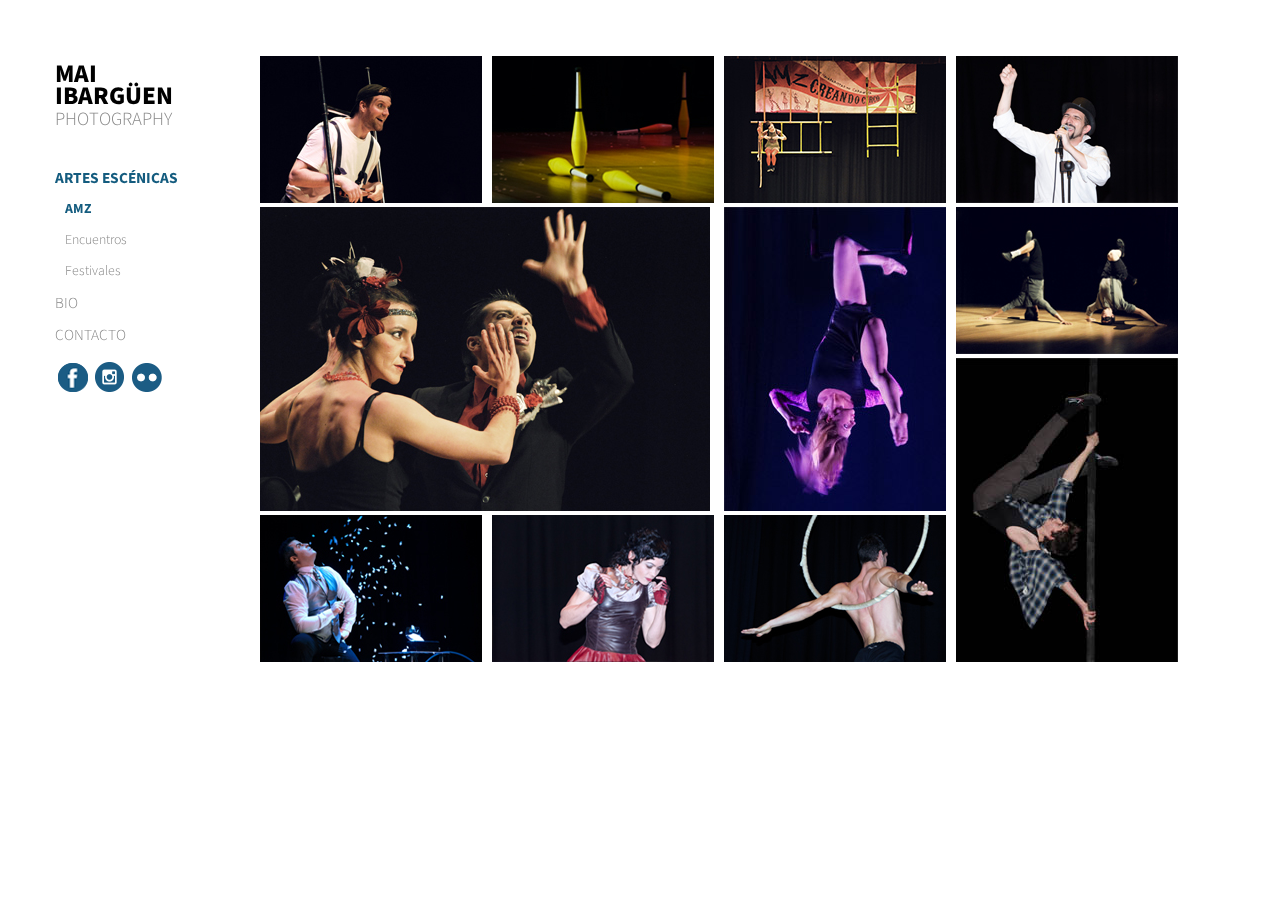
==== amz.html @ 60ab2ed5 "Page set up" ====
<!DOCTYPE HTML>
<!--
	Prologue by HTML5 UP
	html5up.net | @n33co
	Free for personal and commercial use under the CCA 3.0 license (html5up.net/license)
-->
<html>
	<head>
		<title>Mai Ibarg&uuml;en Photography</title>
		<meta http-equiv="content-type" content="text/html; charset=utf-8" />
		<meta name="description" content="" />
		<meta name="keywords" content="" />
                <meta http-equiv="imagetoolbar" content="no" />
		<!--[if lte IE 8]><script src="css/ie/html5shiv.js"></script><![endif]-->
		<script src="js/jquery.min.js"></script>
		<script src="js/jquery.scrolly.min.js"></script>
		<script src="js/jquery.scrollzer.min.js"></script>
		<script src="js/skel.min.js"></script>
		<script src="js/skel-layers.min.js"></script>
		<script src="js/init.js"></script>
                <link rel="resource" type="application/l10n" href="locales/locales.ini" />
                <script src="js/l10n.js"></script>
		<script src="js/lightbox.min.js"></script>
                <link href="css/lightbox.css" rel="stylesheet" />
		<noscript>
			<link rel="stylesheet" href="css/skel.css" />
			<link rel="stylesheet" href="css/style.css" />
			<link rel="stylesheet" href="css/style-wide.css" />
		</noscript>
                <script src="js/masonry.pkgd.min.js"></script>
                <script src="js/imagesloaded.pkgd.min.js"></script>
                
                <script>
                    show_dropdown = function() {
                        if ($('#scnart_dropdown').is(":hidden")){
                            $('#scnart_dropdown').show();
                            $('#scnart_link').addClass("nav_selected");
                        }
                        else {
                            $('#scnart_dropdown').hide();
                            $('#scnart_link').removeClass("nav_selected");
                        }
                    }
                    
                    if (document.addEventListener) {
        document.addEventListener('contextmenu', function(e) { //here you draw your own menu
            e.preventDefault();
        }, false);
    } else {
        document.attachEvent('oncontextmenu', function() {
            window.event.returnValue = false;
        });
    }
                </script>

		<!--[if lte IE 9]><link rel="stylesheet" href="css/ie/v9.css" /><![endif]-->
		<!--[if lte IE 8]><link rel="stylesheet" href="css/ie/v8.css" /><![endif]-->
	</head>
	<body>

            <!-- Header -->
            <div id="header" class="skel-layers-fixed">
                <div class="top">
                    <!-- Logo -->
                    <div id="brand">
                        <a href="index.html" id="home_brand">MAI IBARG&Uuml;EN</a>
                        <div id="photography">PHOTOGRAPHY</div>
                    </div>

                    <!-- Nav -->
                    <nav id="nav">
                        <ul>
                            <li><a href="#" id="scnart_link" onclick="show_dropdown()" class="nav_selected">ARTES ESC&Eacute;NICAS</a>
                                <ul id="scnart_dropdown">
                                    <li><a href="amz.html" class="nav_selected">AMZ</a></li>
                                    <li><a href="encuentros.html">Encuentros</a></a></li>
                                    <li><a href="festivales.html">Festivales</a></li>
                                </ul>
                            </li>
                            <!--li><a href="" id="personal_link">PERSONAL</a></li-->
                            <li><a href="bio.html" id="bio_link">BIO</a></li>
                            <li><a href="contact.html" id="contact_link">CONTACTO</a></li>
                        </ul>
                    </nav>
                    
                    <!-- Social Icons -->
                    <ul class="icons">
                        <li><a href="https://www.facebook.com/maiibarguen" target="_blank"><div id="facebook_icon"></div></a></li>
                        <li><a href="https://instagram.com/maiibarguen/" target="_blank"><div id="instagram_icon"></div></a></li>
                        <li><a href="https://www.flickr.com/photos/maimei/" target="_blank"><div id="flickr_icon"></div></a></li>
                        <!--li><a href="https://www.facebook.com/profile.php?id=100005021984806" class="icon fa-facebook" target="_blank"><span class="label">Facebook</span></a></li>
                        <li><a href="https://instagram.com/maiibarguen/" class="icon fa-instagram" target="_blank"><span class="label">Facebook</span></a></li>
                        <li><a href="contact.html" class="icon fa-envelope"><span class="label">Email</span></a></li-->
                    </ul>
                </div>
				
		<div class="bottom"></div>
			
            </div>

            <!-- Main -->
            <div id="main">
                <section id="top" class="one">
                    <div class="container">
                        <div id="gallery">
                                                            <div id="masonry-grid">
                                                                <div class="gutter-sizer"></div>
                                                                <div class="grid-item"><a href="images/amz/amz_1.jpg" data-lightbox="photos_amz"  class="image"><img src="images/amz/amz_thumb_1.jpg" alt="" /></a></div>
                                                                <div class="grid-item"><a href="images/amz/amz_2.jpg" data-lightbox="photos_amz"  class="image" ><img src="images/amz/amz_thumb_2.jpg" alt="" /></a></div>
                                                                <div class="grid-item"><a href="images/amz/amz_3.jpg" data-lightbox="photos_amz"  class="image"><img src="images/amz/amz_thumb_3.jpg" alt="" /></a></div>
                                                                <div class="grid-item"><a href="images/amz/amz_4.jpg" data-lightbox="photos_amz"  class="image"><img src="images/amz/amz_thumb_4.jpg" alt="" /></a></div>
                                                                <div class="grid-item"><a href="images/amz/amz_5.jpg" data-lightbox="photos_amz"  class="image" ><img src="images/amz/amz_thumb_5.jpg" alt="" /></a></div>
                                                                <div class="grid-item"><a href="images/amz/amz_6.jpg" data-lightbox="photos_amz"  class="image"><img src="images/amz/amz_thumb_6.jpg" alt="" /></a></div>
                                                                <div class="grid-item"><a href="images/amz/amz_7.jpg" data-lightbox="photos_amz"  class="image"><img src="images/amz/amz_thumb_7.jpg" alt="" /></a></div>
                                                                <div class="grid-item"><a href="images/amz/amz_8.jpg" data-lightbox="photos_amz"  class="image" ><img src="images/amz/amz_thumb_8.jpg" alt="" /></a></div>
                                                                <div class="grid-item"><a href="images/amz/amz_9.jpg" data-lightbox="photos_amz"  class="image" ><img src="images/amz/amz_thumb_9.jpg" alt="" /></a></div>
                                                                <div class="grid-item"><a href="images/amz/amz_10.jpg" data-lightbox="photos_amz"  class="image"><img src="images/amz/amz_thumb_10.jpg" alt="" /></a></div>
                                                                <div class="grid-item"><a href="images/amz/amz_11.jpg" data-lightbox="photos_amz"  class="image" ><img src="images/amz/amz_thumb_11.jpg" alt="" /></a></div>
                                                            </div>
                            </div>
                        </div>
                    </section>
		</div>

		<!-- Footer -->
		<!--div id="footer">
                    <div id="home_logo">
                        <a href="index.html"><span class="image avatar170"><img src="images/marca.png" alt="Mai Ibarg&uuml;en Photography" /></span></a>
                    </div>
                    <a class="email" href="mailto:maiibarguenphotography@gmail.com">maiibarguenphotography&#64;gmail.com</a> <br/ >(+34) 605 90 57 52
                    <br>
		</div-->
	</body>
        <script>
            var container = document.querySelector('#masonry-grid');
            var msnry;
            // initialize Masonry after all images have loaded
            imagesLoaded( container, function() {
            msnry = new Masonry( container, {
                    columnWidth: 232,
                    itemSelector: '.grid-item',
                    gutter: 0
                    } );
            });
        </script>
</html>
---- css/skel.css ----
/* Resets (http://meyerweb.com/eric/tools/css/reset/ | v2.0 | 20110126 | License: none (public domain)) */

	html,body,div,span,applet,object,iframe,h1,h2,h3,h4,h5,h6,p,blockquote,pre,a,abbr,acronym,address,big,cite,code,del,dfn,em,img,ins,kbd,q,s,samp,small,strike,strong,sub,sup,tt,var,b,u,i,center,dl,dt,dd,ol,ul,li,fieldset,form,label,legend,table,caption,tbody,tfoot,thead,tr,th,td,article,aside,canvas,details,embed,figure,figcaption,footer,header,hgroup,menu,nav,output,ruby,section,summary,time,mark,audio,video{margin:0;padding:0;border:0;font-size:100%;font:inherit;vertical-align:baseline;}article,aside,details,figcaption,figure,footer,header,hgroup,menu,nav,section{display:block;}body{line-height:1;}ol,ul{list-style:none;}blockquote,q{quotes:none;}blockquote:before,blockquote:after,q:before,q:after{content:'';content:none;}table{border-collapse:collapse;border-spacing:0;}body{-webkit-text-size-adjust:none}

/* Box Model */

	*, *:before, *:after {
		-moz-box-sizing: border-box;
		-webkit-box-sizing: border-box;
		box-sizing: border-box;
	}

/* Container */

	body {
		/* min-width: (containers) */
		min-width: 1200px;
	}

	.container {
		margin-left: auto;
		margin-right: auto;
		
		/* width: (containers) */
		width: 1200px;
	}

	/* Modifiers */
	
		.container.small {
			/* width: (containers) * 0.75; */
			width: 900px;
		}

		.container.big {
			width: 100%;

			/* max-width: (containers) * 1.25; */
			max-width: 1500px;

			/* min-width: (containers); */
			min-width: 1200px;
		}

/* Grid */

	.\31 2u { width: 100% }
	.\31 1u { width: 91.6666666667% }
	.\31 0u { width: 83.3333333333% }
	.\39 u { width: 75% }
	.\38 u { width: 66.6666666667% }
	.\37 u { width: 58.3333333333% }
	.\36 u { width: 50% }
	.\35 u { width: 41.6666666667% }
	.\34 u { width: 33.3333333333% }
	.\33 u { width: 25% }
	.\32 u { width: 16.6666666667% }
	.\31 u { width: 8.3333333333% }
	.\-11u { margin-left: 91.6666666667% }
	.\-10u { margin-left: 83.3333333333% }
	.\-9u { margin-left: 75% }
	.\-8u { margin-left: 66.6666666667% }
	.\-7u { margin-left: 58.3333333333% }
	.\-6u { margin-left: 50% }
	.\-5u { margin-left: 41.6666666667% }
	.\-4u { margin-left: 33.3333333333% }
	.\-3u { margin-left: 25% }
	.\-2u { margin-left: 16.6666666667% }
	.\-1u { margin-left: 8.3333333333% }

	/* Rows */

		.row > * {
			float: left;
		}

		.row:after {
			content: '';
			display: block;
			clear: both;
			height: 0;
		}

		.row:first-child > * {
			padding-top: 0 !important;
		}

		.row.uniform > * > :first-child {
			margin-top: 0;
		}

		.row.uniform > * > :last-child {
			margin-bottom: 0;
		}

		/* Normal */

			.row > * {
				/* padding-left: (gutters) */
				padding-left: 40px;
			}

			.row + .row > * {
				/* padding: (gutters) 0 0 (gutters) */
				padding: 40px 0 0 40px;
			}

			.row {
				/* margin-left: -(gutters) */
				margin-left: -40px;
			}

			.row + .row.uniform > * {
				/* padding: (gutters.vertical) 0 0 (gutters.vertical) */
				padding: 40px 0 0 40px;
			}

		/* Flush */

			.row.flush > * {
				padding-left: 0;
			}

			.row + .row.flush > * {
				padding: 0;
			}

			.row.flush {
				margin-left: 0;
			}

			.row + .row.uniform.flush > * {
				padding: 0;
			}

		/* Quarter */

			.row.quarter > * {
				/* padding-left: (gutters * 0.25) */
				padding-left: 10px;
			}

			.row + .row.quarter > * {
				/* padding: (gutters * 0.25) 0 0 (gutters * 0.25) */
				padding: 10px 0 0 10px;
			}

			.row.quarter {
				/* margin-left: -(gutters * 0.25) */
				margin-left: -10px;
			}

			.row + .row.uniform.quarter > * {
				/* padding: (gutters.vertical * 0.25) 0 0 (gutters.vertical * 0.25) */
				padding: 10px 0 0 10px;
			}

		/* Half */

			.row.half > * {
				/* padding-left: (gutters * 0.5) */
				padding-left: 20px;
			}

			.row + .row.half > * {
				/* padding: (gutters * 0.5) 0 0 (gutters * 0.5) */
				padding: 20px 0 0 20px;
			}

			.row.half {
				/* margin-left: -(gutters * 0.5) */
				margin-left: -20px;
			}

			.row + .row.uniform.half > * {
				/* padding: (gutters.vertical * 0.5) 0 0 (gutters.vertical * 0.5) */
				padding: 20px 0 0 20px;
			}

		/* One and (a) Half */

			.row.oneandhalf > * {
				/* padding-left: (gutters * 1.5) */
				padding-left: 60px;
			}

			.row + .row.oneandhalf > * {
				/* padding: (gutters * 1.5) 0 0 (gutters * 1.5) */
				padding: 60px 0 0 60px;
			}

			.row.oneandhalf {
				/* margin-left: -(gutters * 1.5) */
				margin-left: -60px;
			}

			.row + .row.uniform.oneandhalf > * {
				/* padding: (gutters.vertical * 1.5) 0 0 (gutters.vertical * 1.5) */
				padding: 60px 0 0 60px;
			}

		/* Double */

			.row.double > * {
				/* padding-left: (gutters * 2) */
				padding-left: 80px;
			}

			.row + .row.double > * {
				/* padding: (gutters * 2) 0 0 (gutters * 2) */
				padding: 80px 0 0 80px;
			}

			.row.double {
				/* margin-left: -(gutters * 2) */
				margin-left: -80px;
			}
			
			.row + .row.uniform.double > * {
				/* padding: (gutters.vertical * 2) 0 0 (gutters.vertical * 2) */
				padding: 80px 0 0 80px;
			}
---- css/style.css ----
@charset 'UTF-8';
@import url("font-awesome.min.css");
@import url("http://fonts.googleapis.com/css?family=Source+Sans+Pro:300,300italic,400,600");

/*
	Prologue by HTML5 UP
	html5up.net | @n33co
	Free for personal and commercial use under the CCA 3.0 license (html5up.net/license)
*/

/*********************************************************************************/
/* Basic                                                                         */
/*********************************************************************************/

	body
	{
		background: #fff;
	}

		body.is-loading *
		{
			-moz-transition: none !important;
			-webkit-transition: none !important;
			-o-transition: none !important;
			-ms-transition: none !important;
			transition: none !important;
			-moz-animation: none !important;
			-webkit-animation: none !important;
			-o-animation: none !important;
			-ms-animation: none !important;
			animation: none !important;
		}

	body,input,textarea,select
	{
		font-family: 'Source Sans Pro', sans-serif;
		font-size: 19pt;
		font-weight: 300;
		line-height: 1em;
		color: #888;
	}

	h1,h2,h3,h4,h5,h6
	{
		font-weight: 200;
		color: #555;
		line-height: 1.5em;
	}
	
		h1 a, h2 a, h3 a, h4 a, h5 a, h6 a
		{
			color: inherit;
			text-decoration: none;
		}

		h1 strong, h2 strong, h3 strong, h4 strong, h5 strong, h6 strong
		{
			color: #333;
		}
		
		h2
		{
			font-size: 2em;
			letter-spacing: -1px;
		}
		
			h2.alt
			{
				color: #888;
			}
			
			h2.alt strong
			{
				color: #666;
			}

		h3
		{
			font-size: 1.5em;
		}

	header
	{
		margin: 0 0 2em 0;
	}

		header > p
		{
			margin: 1em 0 0 0;
		}

	footer
	{
		margin: 2em 0 0 0;
	}

	strong, b
	{
		font-weight: 300;
		color: #666;
	}
	
	em, i
	{
		font-style: italic;
	}

	a
	{
		text-decoration: none;
		color: inherit;
		-moz-transition: color 0.35s ease-in-out, border-bottom-color 0.35s ease-in-out;
		-webkit-transition: color 0.35s ease-in-out, border-bottom-color 0.35s ease-in-out;
		-o-transition: color 0.35s ease-in-out, border-bottom-color 0.35s ease-in-out;
		-ms-transition: color 0.35s ease-in-out, border-bottom-color 0.35s ease-in-out;
		transition: color 0.35s ease-in-out, border-bottom-color 0.35s ease-in-out;
		outline: 0;
	}

		a:hover
		{
			color: #E27689;
			border-bottom-color: rgba(255,255,255,0);
		}

	sub
	{
		position: relative;
		top: 0.5em;
		font-size: 0.8em;
	}
	
	sup
	{
		position: relative;
		top: -0.5em;
		font-size: 0.8em;
	}
	
	hr
	{
		border: 0;
		border-top: solid 1px #ddd;
	}
	
	blockquote
	{
		border-left: solid 0.5em #ddd;
		padding: 1em 0 1em 2em;
		font-style: italic;
	}
	
	p, ul, ol, dl, table
	{
		margin-bottom: 0.5em;
	}

	br.clear
	{
		clear: both;
	}

	/* Sections/Article */
	
		section,
		article
		{
			margin-bottom: 3em;
		}
		
			section > :last-child,
			article > :last-child,
			section > .container > :last-child,
			article > .container > :last-child
			{
				margin-bottom: 0;
			}

			section:last-child,
			article:last-child
			{
				margin-bottom: 0;
			}

			.row > section,
			.row > article
			{
				margin-bottom: 0;
			}

	/* Image */

		.image
		{
			display: inline-block;
			border: 0;
		}
		
			.image img
			{
				display: block;
				width: 100%;
			}
			
			.image.avatar48
			{
				width: 48px;
				height: 48px;
				background: #f00;
			}
			
				.image.avatar48 img
				{
					width: 48px;
					height: 48px;
				}

			.image.avatar170
			{
				width: 170px;
				height: 97px;
				background: #fff;
			}
			
				.image.avatar48 img
				{
					width: 170px;
					height: 97px;
				}
                                
			.image.avatar90
			{
				width: 90px;
				height: 102px;
				background: #fff;
			}
			
				.image.avatar50 img
				{
					width: 90px;
					height: 102px;
				}
                        
                        .image.fit
			{
				display: block;
				width: 100%;
			}
			
			.image.featured
			{
				display: block;
				width: 100%;
				margin: 0 0 2em 0;
			}
			
			.image.left
			{
				float: left;
				margin: 0 2em 2em 0;
			}
			
			.image.centered
			{
				display: block;
				margin: 0 0 2em 0;
			}

				.image.centered img
				{
					margin: 0 auto;
					width: auto;
				}

	/* List */

		ul
		{
		}

			ul.default
			{
				list-style: disc;
				padding-left: 1em;
			}
			
				ul.default li
				{
					padding-left: 0.5em;
				}		

			ul.icons
			{
			}	
			
				ul.icons li
				{
					display: inline-block;
				}
				
					ul.icons a
					{
						display: inline-block;
						width: 30px;
						height: 30px;
						line-height: 2em;
						text-align: center;
						border: 0;
					}

		ol
		{
		}
		
			ol.default
			{
				list-style: decimal;
				padding-left: 1.25em;
			}

				ol.default li
				{
					padding-left: 0.25em;
				}

	/* Form */

		form
		{
		}
		
			form label
			{
				display: block;
				text-align: left;
				margin-bottom: 0.5em;
			}
		
			form input[type="text"],
			form input[type="email"],
			form input[type="password"],
			form select,
			form textarea
			{
				position: relative;
				-webkit-appearance: none;
				display: block;
				border: 0;
				outline: 0;
				background: #fff;
				background: rgba(255,255,255,0.75);
				width: 100%;
				border-radius: 0.35em;
				padding: 0.75em 1em 0.75em 1em;
				box-shadow: inset 0 0.1em 0.1em 0 rgba(0,0,0,0.05);
				border: solid 1px rgba(0,0,0,0.15);
				-moz-transition: all 0.35s ease-in-out;
				-webkit-transition: all 0.35s ease-in-out;
				-o-transition: all 0.35s ease-in-out;
				-ms-transition: all 0.35s ease-in-out;
				transition: all 0.35s ease-in-out;
			}

				form input[type="text"],
				form input[type="email"],
				form input[type="password"],
				form select
				{
					line-height: 1.25em;
				}

				form input[type="text"]:focus,
				form input[type="email"]:focus,
				form input[type="password"]:focus,
				form select:focus,
				form textarea:focus
				{
					box-shadow: 0 0 2px 1px #8ebebc;
					background: #fff;
				}
				
				form textarea
				{
					min-height: 14em;
				}

				form .formerize-placeholder
				{
					color: #555 !important;
				}

				form ::-webkit-input-placeholder
				{
					color: #555 !important;
				}

				form :-moz-placeholder
				{
					color: #555 !important;
				}

				form ::-moz-placeholder
				{
					color: #555 !important;
				}

				form :-ms-input-placeholder
				{
					color: #555 !important;
				}

				form ::-moz-focus-inner
				{
					border: 0;
				}
			
	/* Table */
	
		table
		{
			width: 100%;
		}
		
			table.default
			{
				width: 100%;
				text-align: left;
			}
			
				table.default tbody tr:nth-child(2n+2)
				{
					background: #f4f4f4;
				}
				
				table.default td
				{
					padding: 0.5em 1em 0.5em 1em;
				}
				
				table.default th
				{
					text-align: left;
					padding: 0.5em 1em 0.5em 1em;
					color: #fff;
					background: #222729 url('images/overlay.png');
				}
			
				table.default thead
				{
					background: #444;
					color: #fff;
				}
				
				table.default tfoot
				{
					background: #eee;
				}
				
				table.default tbody
				{
				}

	/* Button */
		
		input[type="button"],
		input[type="submit"],
		input[type="reset"],
		.button
		{
			position: relative;
			display: inline-block;
			border-radius: 0.35em;
			color: #fff !important;
			text-decoration: none;
			padding: 0.75em 2.5em 0.75em 2.5em;
			background-color: #8ebebc;
			border: 0;
			cursor: pointer;
			background-image: -moz-linear-gradient(top, rgba(0,0,0,0), rgba(0,0,0,0.15)), url('images/overlay.png');
			background-image: -webkit-linear-gradient(top, rgba(0,0,0,0), rgba(0,0,0,0.15)), url('images/overlay.png');
			background-image: -o-linear-gradient(top, rgba(0,0,0,0), rgba(0,0,0,0.15)), url('images/overlay.png');
			background-image: -ms-linear-gradient(top, rgba(0,0,0,0), rgba(0,0,0,0.15)), url('images/overlay.png');
			background-image: linear-gradient(top, rgba(0,0,0,0), rgba(0,0,0,0.15)), url('images/overlay.png');			
			-moz-transition: background-color 0.35s ease-in-out;
			-webkit-transition: background-color 0.35s ease-in-out;
			-o-transition: background-color 0.35s ease-in-out;
			-ms-transition: background-color 0.35s ease-in-out;
			transition: background-color 0.35s ease-in-out;
		}

			input[type="button"]:hover,
			input[type="submit"]:hover,
			input[type="reset"]:hover,
			.button:hover
			{
				background-color: #9ececc;
			}
			
			input[type="button"]:active,
			input[type="submit"]:active,
			input[type="reset"]:active,
			.button:active
			{
				background-color: #7eaeac;
			}
		
	/* Item */
	
		.item
		{
			box-shadow: 0 0.05em 0.15em 0 rgba(0,0,0,0.05);
			margin-bottom: 40px;
		}
		
			.item header
			{
				background: #fff;
				margin: 0;
				padding: 1em 0 1em 0;
				font-size: 0.8em;
			}

				.item header h3
				{
					font-size: 1em;
				}

/*********************************************************************************/
/* Icons                                                                         */
/*********************************************************************************/

	.icon {
		text-decoration: none;
	}

		.icon:before {
			display: inline-block;
			font-family: FontAwesome;
			font-size: 1.25em;
			text-decoration: none;
			font-style: normal;
			font-weight: normal;
			line-height: 1;
			-webkit-font-smoothing:antialiased;
			-moz-osx-font-smoothing:grayscale;
		}
		
		.icon > .label {
			display: none;
		}

/*********************************************************************************/
/* Header                                                                        */
/*********************************************************************************/
	
	#header
	{
		position: fixed;
		top: 0;
		left: 0;
		width: 375px;
		height: 100%;
		color: #fff;
		background: #fff
		box-shadow: inset -0.25em 0 0.25em 0 rgba(0,0,0,0.1);
	}
        
        /** 
            text-align: right; 
        **/
	
		#header .top
		{
			width: 100%;
                        margin: 0 auto;
                        text-align: left;
                        width: 160px;

		}
	
		#header .bottom
		{
			position: absolute;
			left: 0;
			bottom: 0;
			width: 100%;
		}

		#header .icons
		{
			font-size: 0.8em;
			margin: 0 auto 1em auto;
			text-align: left;
                        width: 145px;
		}
		
			#header .icons a
			{
				color: #41484c;
				-moz-transition: color 0.35s ease-in-out;
				-webkit-transition: color 0.35s ease-in-out;
				-o-transition: color 0.35s ease-in-out;
				-ms-transition: color 0.35s ease-in-out;
				transition: color 0.35s ease-in-out;
                                margin: 0 2px;
			}
			
				#header .icons a:hover
				{
					color: #fff;
				}

	#logo
	{
		position: relative;
		margin: 2em 1.5em 1.5em 1.5em;
		min-height: 48px;
		cursor: default;
	}
	
		#logo h1
		{
			position: relative;
			color: #000;
			font-weight: 600;
			font-size: 1em;
			line-height: 1em;
		}
	
		#logo p
		{
			position: relative;
			display: block;
			font-size: 0.7em;
			color: rgba(0,0,0,0.5);
			line-height: 1.25em;
			margin: 0.5em 0 0 0;
		}
		
		#logo .image
		{
		}
	
	#nav
	{
            width: 160px;
            text-align:left;
            margin: 0 auto;
            line-height: 0.8em;
	}
	
		#nav ul
		{
              }
		
			#nav ul li
			{
                            font-size: 0.9em;
			}
			
				#nav ul li a
				{
					display: block;
					padding: 0 0 0 7px;
					color: rgba(0,0,0,0.5);
				}
                                
                                #nav ul li a:hover
                                        {
                                            color: #145c7f;
                                            font-weight: bold;
                                        }
                                
                                #nav ul li a.nav_selected
                                        {
                                            color: #145c7f;
                                            font-weight: bold;
                                        }
				
					#nav ul li a span
					{
						position: relative;
						display: block;
						font-size: 0.8em;
					}
					
						#nav ul li a span:before
						{
							position: absolute;
							left: 0;
							color: #41484c;
							text-align: center;
							width: 1.25em;
							line-height: 1.75em;
						}

					#nav ul li a.active
					{
                                        }

						#nav ul li a.active span
						{
						}

							#nav ul li a.active span:before
							{
								color: #e27689;
							}
                                        
                                        #nav ul li ul{
                                            margin: 0 10px;
                                        }
 
                                        
/*********************************************************************************/
/* Footer                                                                        */
/*********************************************************************************/
	
	#footer
	{
		margin-left: 375px;
		text-align: center;
		background-color: #fff;
		padding: 1em 0 4em 0;
		box-shadow: inset 0 1px 0 0 rgba(0,0,0,0.05), inset 0 0.1em 0.1em 0 rgba(0,0,0,0.025);
		font-size: 0.8em;
	}

		#footer .copyright
		{
			cursor: default;
			margin: 0;
		}
			
			#footer .copyright li
			{
				display: inline-block;
				line-height: 1em;
				border-left: solid 1px rgba(128,128,128,0.35);
				padding: 0 0 0 0.5em;
				margin: 0 0 0 0.5em;
			}
			
			#footer .copyright li:first-child
			{
				border-left: 0;
				padding-left: 0;
				margin-left: 0;
			}

/*********************************************************************************/
/* Main                                                                          */
/*********************************************************************************/

	#main
	{
		margin: 20px 40px 20px 375px;
	}
	
		#main > section
		{
			margin: 0;
			overflow: hidden;
			padding: 1.5em 0;
			text-align: center;
		}

			#main > section.dark
			{
				color: #fff;
				color: rgba(255,255,255,0.75);
			}

				#main > section.dark h2,
				#main > section.dark h3,
				#main > section.dark h4,
				#main > section.dark h5,
				#main > section.dark h6
				{
					color: inherit;
				}

				#main > section.dark strong,
				#main > section.dark a
				{
					color: #fff;
					border-color: inherit;
				}

					#main > section.dark a:hover
					{
						border-bottom-color: rgba(255,255,255,0);
					}

			#main > section.cover
			{
				padding: 6em 0;
				background-size: cover;
				background-position: center center;
			}
		
			#main > section.one
			{
				background-color: #ffffff;
			}

			#main > section.two
			{
				background-color: #ffffff;
			}
		
			#main > section.three
			{
				background-color: rgba(172,210,90,0.1);
			}
		
			#main > section.four
			{
				background-color: #e8edec;
			}
                        
        #main a
        {
            color: #acd25a;
            font-weight: bold;
        }
        
        #gallery img
        {
            margin: 0px;
        }
        
        #gallery a
        {
            border-bottom: 0;
        }
        
        #gallery a:hover {
            opacity: 0.4;
        }

        #videos iframe
        {
            margin: 10px 10px 10px 10px;
            -moz-border-radius: 20px;
	    -webkit-border-radius: 20px;
	    -khtml-border-radius: 20px;
	    border-radius: 10px;
        }

        #video_promo
	{
		max-width: 550px;
		text-align:center;
                vertical-align:middle;
                margin: 0 auto;
	}
        
        .js-video {
            height: 0;
            padding-top: 25px;
            padding-bottom: 57.5%;
            margin-bottom: 10px;
            position: relative;
            overflow: hidden;
        }
 
        .js-video.widescreen {
            padding-bottom: 56.34%;
        }
 
        .js-video.vimeo {
            padding-top: 0;
        }
        
        .js-video embed, .js-video iframe, .js-video object, .js-video video {
            top: 0;
            left: 0;
            width: 100%;
            height: 100%;
            position: absolute;
        }
        
        .grid-item  {
            float:left;
            margin: 4px;
        }        
        
        #brand
	{
            margin: 3em 0 1.5em 7px;
            text-align:left;
            width:160px;
	}
	
        #home_brand {
            font-family: 'Source Sans Pro', sans-serif;
            font-size: 19pt;
            font-weight: 800;
            color: #000;
        }
        
        #photography {
            font-family: 'headerFont', 'Source Sans Pro', sans-serif;
            font-size: 14pt;
            color: #888;
        }
        
        #home_logo {
            margin: 0 0 15px 0;
        }
        
        #scnart_link ul{
            padding: 0;
            list-style: none;
        }
        
        #scnart_link ul li{
            width: 100px;
            display: inline-block;
            position: relative;
            text-align: center;
            line-height: 21px;
        }
        
        #scnart_link ul li a{
            display: block;
            padding: 5px 10px;
            color: #333;
            background: #f2f2f2;
            text-decoration: none;
        }
    
        #scnart_link ul li a:hover{
            color: #fff;
            background: #939393;
        }
    
        #scnart_link ul li ul{
            display: none;
            position: absolute;
            z-index: 999;
            left: 0;
        }
    
        #scnart_link ul li:hover ul{
            display: block; /* display the dropdown */
        }
        
        #facebook_icon {
            background-image: url('../images/facebook_icon.png');
            height: 30px;
            width: 30px;
        }

        #facebook_icon:hover {
            background-image: url('../images/facebook_icon_hover.png');
            height: 30px;
            width: 30px;
        }
        
        
        #instagram_icon {
            background-image: url('../images/instagram_icon.png');
            height: 30px;
            width: 30px;
        }

        #instagram_icon:hover {
            background-image: url('../images/instagram_icon_hover.png');
            height: 30px;
            width: 30px;
        }
        
        
        #flickr_icon {
            background-image: url('../images/flickr_icon.png');
            height: 30px;
            width: 30px;
        }

        #flickr_icon:hover {
            background-image: url('../images/flickr_icon_hover.png');
            height: 30px;
            width: 30px;
        }
        
        #bio_text
        {
            font-size: 12pt;
            text-align:justify;
            width: 90%;
            margin: 70px 20px;
        }
        
        #bio_photo
        {
            margin: 80px auto;
        }
        
        
        #contact_content
        {
            font-size: 12pt;
            text-align:center;
        }
        
        #contact_photo
        {
            margin: 20px 0 0 0;
        }
---- css/style-wide.css ----
/*
	Prologue by HTML5 UP
	html5up.net | @n33co
	Free for personal and commercial use under the CCA 3.0 license (html5up.net/license)
*/

/*********************************************************************************/
/* Basic                                                                         */
/*********************************************************************************/

	body,input,textarea,select
	{
		font-size: 17pt;
	}
	
/*********************************************************************************/
/* Header                                                                        */
/*********************************************************************************/

	#header
	{
		width: 300px;
	}
	
/*********************************************************************************/
/* Footer                                                                        */
/*********************************************************************************/

	#footer
	{
		margin-left: 300px;
	}
	
/*********************************************************************************/
/* Main                                                                          */
/*********************************************************************************/

	#main
	{
		margin-left: 300px;
	}
---- css/ie/v9.css ----
/*
	Prologue by HTML5 UP
	html5up.net | @n33co
	Free for personal and commercial use under the CCA 3.0 license (html5up.net/license)
*/

/*********************************************************************************/
/* Basic                                                                         */
/*********************************************************************************/

	/* Button */
		
		input[type="button"],
		input[type="submit"],
		input[type="reset"],
		.button
		{
			background-image: url('images/grad0-15.svg');
		}
---- css/ie/v8.css ----
/*
	Prologue by HTML5 UP
	html5up.net | @n33co
	Free for personal and commercial use under the CCA 3.0 license (html5up.net/license)
*/

/*********************************************************************************/
/* Basic                                                                         */
/*********************************************************************************/

	/* Section/Article */

		section,
		article
		{
		}
		
			section > .last-child,
			article > .last-child
			{
				margin-bottom: 0;
			}

			section.last-child,
			article.last-child
			{
				margin-bottom: 0;
			}

	/* Form */

		form
		{
		}
		
			form input[type="text"],
			form input[type="email"],
			form input[type="password"],
			form select,
			form textarea
			{
				-ms-behavior: url('css/ie/PIE.htc');
			}
			
	/* Button */
		
		input[type="button"],
		input[type="submit"],
		input[type="reset"],
		.button
		{
			-ms-behavior: url('css/ie/PIE.htc');
		}

/*********************************************************************************/
/* Header                                                                        */
/*********************************************************************************/

	#nav
	{
	}
	
		#nav ul
		{
		}
		
			#nav ul li
			{
			}
			
				#nav ul li a
				{
					color: #888;
				}

					#nav ul li a.active
					{
						background: #1C2022;
					}

/*********************************************************************************/
/* Main                                                                          */
/*********************************************************************************/

	#main
	{
	}

		#main > section
		{
		}
		
			#main > section.cover
			{
				background-position: auto;
				-ms-behavior: url('css/ie/backgroundsize.min.htc');
			}

/*********************************************************************************/
/* Side Panel                                                                    */
/*********************************************************************************/

	#sidePanelToggle
	{
	}
	
		#sidePanelToggle .toggle
		{
			background-color: #888;
		}
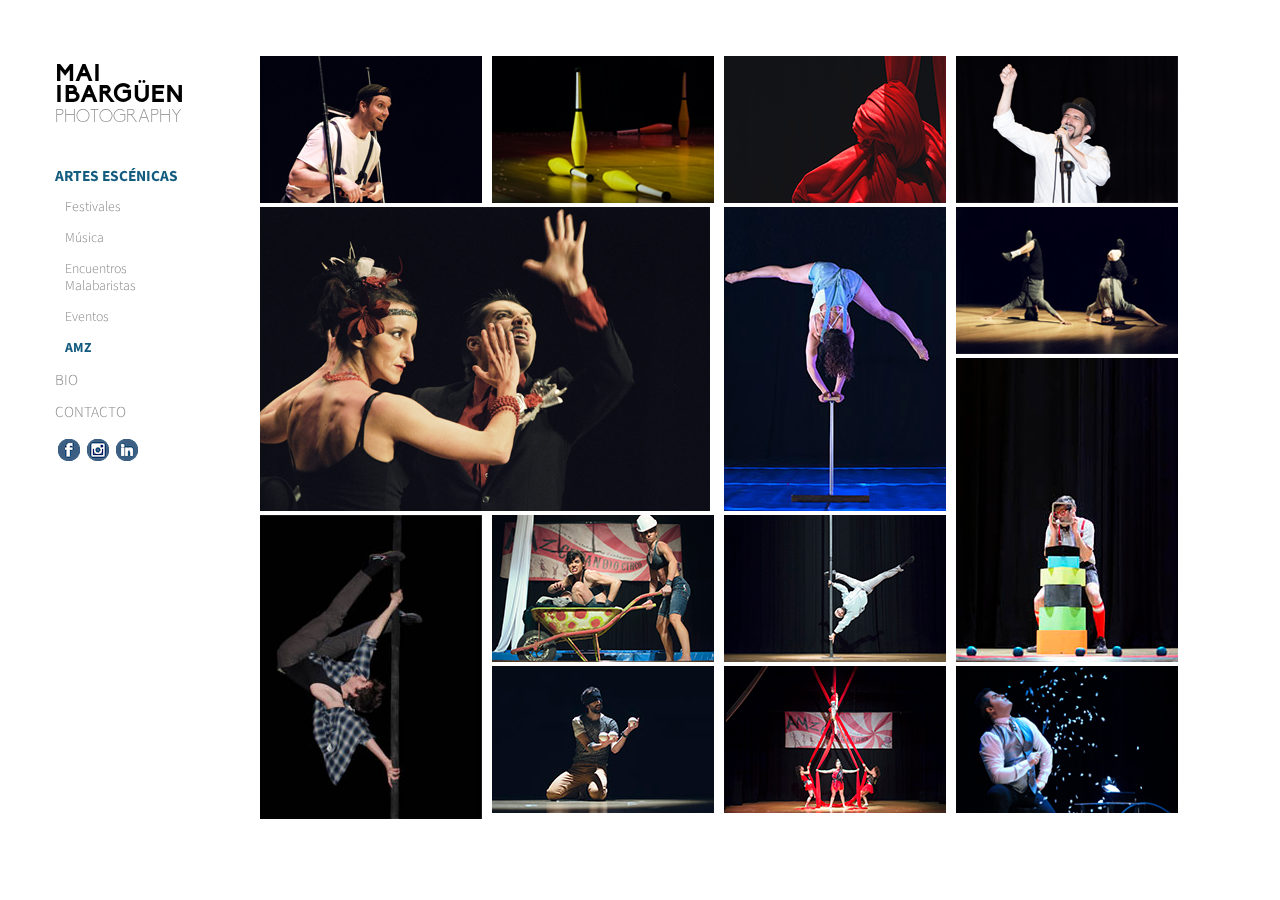
==== commit 0c0e21c0: "Page update" ====
--- a/amz.html
+++ b/amz.html
@@ -8,8 +8,9 @@
 	<head>
 		<title>Mai Ibarg&uuml;en Photography</title>
 		<meta http-equiv="content-type" content="text/html; charset=utf-8" />
-		<meta name="description" content="" />
-		<meta name="keywords" content="" />
+		<meta name="title" content="AMZ. Asociacion de Malabaristas de Zaragoza">
+		<meta name="description" content="Fotografia sobre los artistas de la Asociacion de Malabaristas de Zaragoza" />
+		<meta name="keywords" content="Fotografia-artesescenicas-circo-danza-teatro-musica-festivales-performingarts-amz-encuentros-malabares-zaragoza-garibolo" />
                 <meta http-equiv="imagetoolbar" content="no" />
 		<!--[if lte IE 8]><script src="css/ie/html5shiv.js"></script><![endif]-->
 		<script src="js/jquery.min.js"></script>
@@ -72,10 +73,14 @@
                         <ul>
                             <li><a href="#" id="scnart_link" onclick="show_dropdown()" class="nav_selected">ARTES ESC&Eacute;NICAS</a>
                                 <ul id="scnart_dropdown">
+                                    <li><a href="festivales.html">Festivales</a></li>
+                                    <li><a href="musica.html">M&uacute;sica</a></li>
+                                    <li><a href="encuentros.html">Encuentros Malabaristas</a></a></li>
+                                    <li><a href="eventos.html">Eventos</a></li>
                                     <li><a href="amz.html" class="nav_selected">AMZ</a></li>
-                                    <li><a href="encuentros.html">Encuentros</a></a></li>
-                                    <li><a href="festivales.html">Festivales</a></li>
+                            
                                 </ul>
+                           
                             </li>
                             <!--li><a href="" id="personal_link">PERSONAL</a></li-->
                             <li><a href="bio.html" id="bio_link">BIO</a></li>
@@ -87,7 +92,7 @@
                     <ul class="icons">
                         <li><a href="https://www.facebook.com/maiibarguen" target="_blank"><div id="facebook_icon"></div></a></li>
                         <li><a href="https://instagram.com/maiibarguen/" target="_blank"><div id="instagram_icon"></div></a></li>
-                        <li><a href="https://www.flickr.com/photos/maimei/" target="_blank"><div id="flickr_icon"></div></a></li>
+                        <li><a href="https://es.linkedin.com/in/martaibarguen" target="_blank"><div id="linkedin_icon"></div></a></li>
                         <!--li><a href="https://www.facebook.com/profile.php?id=100005021984806" class="icon fa-facebook" target="_blank"><span class="label">Facebook</span></a></li>
                         <li><a href="https://instagram.com/maiibarguen/" class="icon fa-instagram" target="_blank"><span class="label">Facebook</span></a></li>
                         <li><a href="contact.html" class="icon fa-envelope"><span class="label">Email</span></a></li-->
@@ -105,17 +110,21 @@
                         <div id="gallery">
                                                             <div id="masonry-grid">
                                                                 <div class="gutter-sizer"></div>
-                                                                <div class="grid-item"><a href="images/amz/amz_1.jpg" data-lightbox="photos_amz"  class="image"><img src="images/amz/amz_thumb_1.jpg" alt="" /></a></div>
-                                                                <div class="grid-item"><a href="images/amz/amz_2.jpg" data-lightbox="photos_amz"  class="image" ><img src="images/amz/amz_thumb_2.jpg" alt="" /></a></div>
-                                                                <div class="grid-item"><a href="images/amz/amz_3.jpg" data-lightbox="photos_amz"  class="image"><img src="images/amz/amz_thumb_3.jpg" alt="" /></a></div>
-                                                                <div class="grid-item"><a href="images/amz/amz_4.jpg" data-lightbox="photos_amz"  class="image"><img src="images/amz/amz_thumb_4.jpg" alt="" /></a></div>
-                                                                <div class="grid-item"><a href="images/amz/amz_5.jpg" data-lightbox="photos_amz"  class="image" ><img src="images/amz/amz_thumb_5.jpg" alt="" /></a></div>
-                                                                <div class="grid-item"><a href="images/amz/amz_6.jpg" data-lightbox="photos_amz"  class="image"><img src="images/amz/amz_thumb_6.jpg" alt="" /></a></div>
-                                                                <div class="grid-item"><a href="images/amz/amz_7.jpg" data-lightbox="photos_amz"  class="image"><img src="images/amz/amz_thumb_7.jpg" alt="" /></a></div>
-                                                                <div class="grid-item"><a href="images/amz/amz_8.jpg" data-lightbox="photos_amz"  class="image" ><img src="images/amz/amz_thumb_8.jpg" alt="" /></a></div>
-                                                                <div class="grid-item"><a href="images/amz/amz_9.jpg" data-lightbox="photos_amz"  class="image" ><img src="images/amz/amz_thumb_9.jpg" alt="" /></a></div>
-                                                                <div class="grid-item"><a href="images/amz/amz_10.jpg" data-lightbox="photos_amz"  class="image"><img src="images/amz/amz_thumb_10.jpg" alt="" /></a></div>
-                                                                <div class="grid-item"><a href="images/amz/amz_11.jpg" data-lightbox="photos_amz"  class="image" ><img src="images/amz/amz_thumb_11.jpg" alt="" /></a></div>
+                                                                <div class="grid-item"><a href="images/amz/maiibarguen-fotografia-artes-escenicas-amz-1.jpg" data-lightbox="photos_amz"  class="image" data-title=""><img src="images/amz/maiibarguen-fotografia-artes-escenicas-amz-thumb-1.jpg" alt="MaiIbarguen-Zaragoza-fotografa-artes-escenicas-festivales-circo-danza-musica" title="Mai-Ibarguen-AMZ-Asociacion de Malabaristas de Zaragoza-Garibolo-Olivier" /></a></div>
+                                                                <div class="grid-item"><a href="images/amz/maiibarguen-fotografia-artes-escenicas-amz-2.jpg" data-lightbox="photos_amz"  class="image" data-title=""><img src="images/amz/maiibarguen-fotografia-artes-escenicas-amz-thumb-2.jpg" alt="MaiIbarguen-Zaragoza-fotografa-artes-escenicas-festivales-circo-danza-musica" title="Mai-Ibarguen-AMZ-Asociacion de Malabaristas de Zaragoza-Garibolo-" /></a></div>
+                                                                <div class="grid-item"><a href="images/amz/maiibarguen-fotografia-artes-escenicas-amz-3.jpg" data-lightbox="photos_amz"  class="image" data-title=""><img src="images/amz/maiibarguen-fotografia-artes-escenicas-amz-thumb-3.jpg" alt="MaiIbarguen-Zaragoza-fotografa-artes-escenicas-festivales-circo-danza-musica" title="Mai-Ibarguen-AMZ-Asociacion de Malabaristas de Zaragoza-Garibolo-" /></a></div>
+                                                                <div class="grid-item"><a href="images/amz/maiibarguen-fotografia-artes-escenicas-amz-4.jpg" data-lightbox="photos_amz"  class="image" data-title=""><img src="images/amz/maiibarguen-fotografia-artes-escenicas-amz-thumb-4.jpg" alt="MaiIbarguen-Zaragoza-fotografa-artes-escenicas-festivales-circo-danza-musica" title="Mai-Ibarguen-AMZ-Asociacion de Malabaristas de Zaragoza-Garibolo-Mario Cosculluela-cuentacuentos" /></a></div>
+                                                                <div class="grid-item"><a href="images/amz/maiibarguen-fotografia-artes-escenicas-amz-5.jpg" data-lightbox="photos_amz"  class="image" data-title=""><img src="images/amz/maiibarguen-fotografia-artes-escenicas-amz-thumb-5.jpg" alt="MaiIbarguen-Zaragoza-fotografa-artes-escenicas-festivales-circo-danza-musica" title="Mai-Ibarguen-AMZ-Asociacion de Malabaristas de Zaragoza-Garibolo-Cia La Pulpa-Tango con Grelos" /></a></div>
+                                                                <div class="grid-item"><a href="images/amz/maiibarguen-fotografia-artes-escenicas-amz-6.jpg" data-lightbox="photos_amz"  class="image" data-title=""><img src="images/amz/maiibarguen-fotografia-artes-escenicas-amz-thumb-6.jpg" alt="MaiIbarguen-Zaragoza-fotografa-artes-escenicas-festivales-circo-danza-musica" title="Mai-Ibarguen-AMZ-Asociacion de Malabaristas de Zaragoza-Garibolo-Pinky-Su e Giu" /></a></div>
+                                                                <div class="grid-item"><a href="images/amz/maiibarguen-fotografia-artes-escenicas-amz-7.jpg" data-lightbox="photos_amz"  class="image" data-title=""><img src="images/amz/maiibarguen-fotografia-artes-escenicas-amz-thumb-7.jpg" alt="MaiIbarguen-Zaragoza-fotografa-artes-escenicas-festivales-circo-danza-musica" title="Mai-Ibarguen-AMZ-Asociacion de Malabaristas de Zaragoza-Garibolo-Darlan-Rubenik" /></a></div>
+                                                                <div class="grid-item"><a href="images/amz/maiibarguen-fotografia-artes-escenicas-amz-8.jpg" data-lightbox="photos_amz"  class="image" data-title=""><img src="images/amz/maiibarguen-fotografia-artes-escenicas-amz-thumb-8.jpg" alt="MaiIbarguen-Zaragoza-fotografa-artes-escenicas-festivales-circo-danza-musica" title="Mai-Ibarguen-AMZ-Asociacion de Malabaristas de Zaragoza-Garibolo-Rubenik" /></a></div>
+                                                                <div class="grid-item"><a href="images/amz/maiibarguen-fotografia-artes-escenicas-amz-9.jpg" data-lightbox="photos_amz"  class="image" data-title=""><img src="images/amz/maiibarguen-fotografia-artes-escenicas-amz-thumb-9.jpg" alt="MaiIbarguen-Zaragoza-fotografa-artes-escenicas-festivales-circo-danza-musica" title="Mai-Ibarguen-AMZ-Asociacion de Malabaristas de Zaragoza-Garibolo-Oscar Hornero" /></a></div>
+                                                                <div class="grid-item"><a href="images/amz/maiibarguen-fotografia-artes-escenicas-amz-10.jpg" data-lightbox="photos_amz"  class="image" data-title=""><img src="images/amz/maiibarguen-fotografia-artes-escenicas-amz-thumb-10.jpg" alt="MaiIbarguen-Zaragoza-fotografa-artes-escenicas-festivales-circo-danza-musica" title="Mai-Ibarguen-AMZ-Asociacion de Malabaristas de Zaragoza-Garibolo-Mariloli Producciones" /></a></div>
+                                                                <div class="grid-item"><a href="images/amz/maiibarguen-fotografia-artes-escenicas-amz-11.jpg" data-lightbox="photos_amz"  class="image" data-title=""><img src="images/amz/maiibarguen-fotografia-artes-escenicas-amz-thumb-11.jpg" alt="MaiIbarguen-Zaragoza-fotografa-artes-escenicas-festivales-circo-danza-musica" title="Mai-Ibarguen-AMZ-Asociacion de Malabaristas de Zaragoza-Garibolo-Milki" /></a></div>
+                                                                <div class="grid-item"><a href="images/amz/maiibarguen-fotografia-artes-escenicas-amz-12.jpg" data-lightbox="photos_amz"  class="image" data-title=""><img src="images/amz/maiibarguen-fotografia-artes-escenicas-amz-thumb-12.jpg" alt="MaiIbarguen-Zaragoza-fotografa-artes-escenicas-festivales-circo-danza-musica" title="Mai-Ibarguen-AMZ-Asociacion de Malabaristas de Zaragoza-Garibolo-Edu Manazas" /></a></div>
+                                                                <div class="grid-item"><a href="images/amz/maiibarguen-fotografia-artes-escenicas-amz-13.jpg" data-lightbox="photos_amz"  class="image" data-title=""><img src="images/amz/maiibarguen-fotografia-artes-escenicas-amz-thumb-13.jpg" alt="MaiIbarguen-Zaragoza-fotografa-artes-escenicas-festivales-circo-danza-musica" title="Mai-Ibarguen-AMZ-Asociacion de Malabaristas de Zaragoza-Garibolo-Las Amazonas" /></a></div>
+                                                                <div class="grid-item"><a href="images/amz/maiibarguen-fotografia-artes-escenicas-amz-14.jpg" data-lightbox="photos_amz"  class="image" data-title=""><img src="images/amz/maiibarguen-fotografia-artes-escenicas-amz-thumb-14.jpg" alt="MaiIbarguen-Zaragoza-fotografa-artes-escenicas-festivales-circo-danza-musica" title="Mai-Ibarguen-AMZ-Asociacion de Malabaristas de Zaragoza-Garibolo-Brito El Mago" /></a></div>
+                                                                
                                                             </div>
                             </div>
                         </div>
--- a/css/style.css
+++ b/css/style.css
@@ -301,8 +301,8 @@
 					ul.icons a
 					{
 						display: inline-block;
-						width: 30px;
-						height: 30px;
+						width: 22px;
+						height: 22px;
 						line-height: 2em;
 						text-align: center;
 						border: 0;
@@ -893,16 +893,27 @@
             width:160px;
 	}
 	
+        @font-face {
+            font-family: Biko_Bold;
+            font-weight: bold;
+            src: url("../fonts/Biko_Bold.otf") format("opentype");
+        }
+
+        @font-face {
+            font-family: Biko_Light-Restricted;
+            src: url("../fonts/Biko_Light-Restricted.otf") format("opentype");
+        }
+        
         #home_brand {
-            font-family: 'Source Sans Pro', sans-serif;
+            font-family: 'Biko_Bold', sans-serif;
             font-size: 19pt;
             font-weight: 800;
             color: #000;
         }
         
         #photography {
-            font-family: 'headerFont', 'Source Sans Pro', sans-serif;
-            font-size: 14pt;
+            font-family: 'Biko_Light-Restricted', 'Source Sans Pro', sans-serif;
+            font-size: 13pt;
             color: #888;
         }
         
@@ -948,41 +959,41 @@
         }
         
         #facebook_icon {
-            background-image: url('../images/facebook_icon.png');
-            height: 30px;
-            width: 30px;
+            background-image: url('../images/facebook-icon.png');
+            height: 22px;
+            width: 22px;
         }
 
         #facebook_icon:hover {
-            background-image: url('../images/facebook_icon_hover.png');
-            height: 30px;
-            width: 30px;
+            background-image: url('../images/facebook-icon-hover.png');
+            height: 22px;
+            width: 22px;
         }
         
         
         #instagram_icon {
-            background-image: url('../images/instagram_icon.png');
-            height: 30px;
-            width: 30px;
+            background-image: url('../images/instagram-icon.png');
+            height: 22px;
+            width: 22px;
         }
 
         #instagram_icon:hover {
-            background-image: url('../images/instagram_icon_hover.png');
-            height: 30px;
-            width: 30px;
-        }
-        
-        
-        #flickr_icon {
-            background-image: url('../images/flickr_icon.png');
-            height: 30px;
-            width: 30px;
-        }
-
-        #flickr_icon:hover {
-            background-image: url('../images/flickr_icon_hover.png');
-            height: 30px;
-            width: 30px;
+            background-image: url('../images/instagram-icon-hover.png');
+            height: 22px;
+            width: 22px;
+        }
+        
+        
+        #linkedin_icon {
+            background-image: url('../images/linkedin-icon.png');
+            height: 22px;
+            width: 22px;
+        }
+
+        #linkedin_icon:hover {
+            background-image: url('../images/linkedin-icon-hover.png');
+            height: 22px;
+            width: 22px;
         }
         
         #bio_text
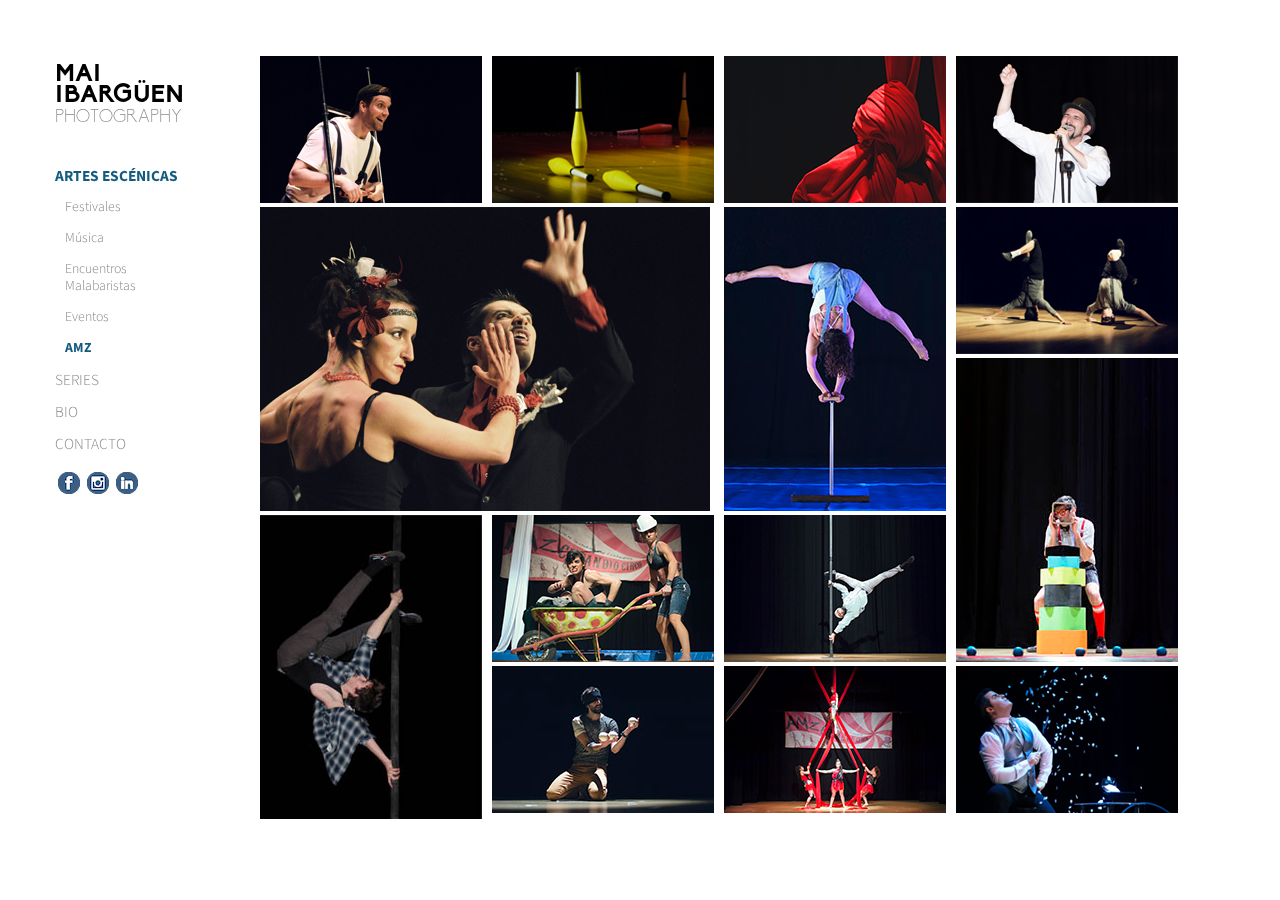
==== commit 1741d562: "Add favicon" ====
--- a/amz.html
+++ b/amz.html
@@ -5,8 +5,11 @@
 	Free for personal and commercial use under the CCA 3.0 license (html5up.net/license)
 -->
 <html>
-	<head>
-		<title>Mai Ibarg&uuml;en Photography</title>
+            <head profile="http://www.w3.org/2005/10/profile">
+                <link rel="icon" 
+                      type="image/png" 
+                      href="images/favicon.png" />
+                <title>Mai Ibarg&uuml;en Photography</title>
 		<meta http-equiv="content-type" content="text/html; charset=utf-8" />
 		<meta name="title" content="AMZ. Asociacion de Malabaristas de Zaragoza">
 		<meta name="description" content="Fotografia sobre los artistas de la Asociacion de Malabaristas de Zaragoza" />
@@ -40,6 +43,17 @@
                         else {
                             $('#scnart_dropdown').hide();
                             $('#scnart_link').removeClass("nav_selected");
+                        }
+                    }
+                    
+                    show_dropdown_series = function() {
+                        if ($('#series_dropdown').is(":hidden")){
+                            $('#series_dropdown').show();
+                            $('#series_link').addClass("nav_selected");
+                        }
+                        else {
+                            $('#series_dropdown').hide();
+                            $('#series_link').removeClass("nav_selected");
                         }
                     }
                     
@@ -78,9 +92,12 @@
                                     <li><a href="encuentros.html">Encuentros Malabaristas</a></a></li>
                                     <li><a href="eventos.html">Eventos</a></li>
                                     <li><a href="amz.html" class="nav_selected">AMZ</a></li>
-                            
                                 </ul>
-                           
+                            </li>
+                            <li><a href="#" id="series_link" onclick="show_dropdown_series()">SERIES</a>
+                                <ul id="series_dropdown" style="display: none;">
+                                    <li><a href="piesdecirco.html">Con Pies de Circo</a></li>
+                                </ul>
                             </li>
                             <!--li><a href="" id="personal_link">PERSONAL</a></li-->
                             <li><a href="bio.html" id="bio_link">BIO</a></li>
@@ -110,20 +127,25 @@
                         <div id="gallery">
                                                             <div id="masonry-grid">
                                                                 <div class="gutter-sizer"></div>
-                                                                <div class="grid-item"><a href="images/amz/maiibarguen-fotografia-artes-escenicas-amz-1.jpg" data-lightbox="photos_amz"  class="image" data-title=""><img src="images/amz/maiibarguen-fotografia-artes-escenicas-amz-thumb-1.jpg" alt="MaiIbarguen-Zaragoza-fotografa-artes-escenicas-festivales-circo-danza-musica" title="Mai-Ibarguen-AMZ-Asociacion de Malabaristas de Zaragoza-Garibolo-Olivier" /></a></div>
-                                                                <div class="grid-item"><a href="images/amz/maiibarguen-fotografia-artes-escenicas-amz-2.jpg" data-lightbox="photos_amz"  class="image" data-title=""><img src="images/amz/maiibarguen-fotografia-artes-escenicas-amz-thumb-2.jpg" alt="MaiIbarguen-Zaragoza-fotografa-artes-escenicas-festivales-circo-danza-musica" title="Mai-Ibarguen-AMZ-Asociacion de Malabaristas de Zaragoza-Garibolo-" /></a></div>
-                                                                <div class="grid-item"><a href="images/amz/maiibarguen-fotografia-artes-escenicas-amz-3.jpg" data-lightbox="photos_amz"  class="image" data-title=""><img src="images/amz/maiibarguen-fotografia-artes-escenicas-amz-thumb-3.jpg" alt="MaiIbarguen-Zaragoza-fotografa-artes-escenicas-festivales-circo-danza-musica" title="Mai-Ibarguen-AMZ-Asociacion de Malabaristas de Zaragoza-Garibolo-" /></a></div>
-                                                                <div class="grid-item"><a href="images/amz/maiibarguen-fotografia-artes-escenicas-amz-4.jpg" data-lightbox="photos_amz"  class="image" data-title=""><img src="images/amz/maiibarguen-fotografia-artes-escenicas-amz-thumb-4.jpg" alt="MaiIbarguen-Zaragoza-fotografa-artes-escenicas-festivales-circo-danza-musica" title="Mai-Ibarguen-AMZ-Asociacion de Malabaristas de Zaragoza-Garibolo-Mario Cosculluela-cuentacuentos" /></a></div>
-                                                                <div class="grid-item"><a href="images/amz/maiibarguen-fotografia-artes-escenicas-amz-5.jpg" data-lightbox="photos_amz"  class="image" data-title=""><img src="images/amz/maiibarguen-fotografia-artes-escenicas-amz-thumb-5.jpg" alt="MaiIbarguen-Zaragoza-fotografa-artes-escenicas-festivales-circo-danza-musica" title="Mai-Ibarguen-AMZ-Asociacion de Malabaristas de Zaragoza-Garibolo-Cia La Pulpa-Tango con Grelos" /></a></div>
-                                                                <div class="grid-item"><a href="images/amz/maiibarguen-fotografia-artes-escenicas-amz-6.jpg" data-lightbox="photos_amz"  class="image" data-title=""><img src="images/amz/maiibarguen-fotografia-artes-escenicas-amz-thumb-6.jpg" alt="MaiIbarguen-Zaragoza-fotografa-artes-escenicas-festivales-circo-danza-musica" title="Mai-Ibarguen-AMZ-Asociacion de Malabaristas de Zaragoza-Garibolo-Pinky-Su e Giu" /></a></div>
-                                                                <div class="grid-item"><a href="images/amz/maiibarguen-fotografia-artes-escenicas-amz-7.jpg" data-lightbox="photos_amz"  class="image" data-title=""><img src="images/amz/maiibarguen-fotografia-artes-escenicas-amz-thumb-7.jpg" alt="MaiIbarguen-Zaragoza-fotografa-artes-escenicas-festivales-circo-danza-musica" title="Mai-Ibarguen-AMZ-Asociacion de Malabaristas de Zaragoza-Garibolo-Darlan-Rubenik" /></a></div>
-                                                                <div class="grid-item"><a href="images/amz/maiibarguen-fotografia-artes-escenicas-amz-8.jpg" data-lightbox="photos_amz"  class="image" data-title=""><img src="images/amz/maiibarguen-fotografia-artes-escenicas-amz-thumb-8.jpg" alt="MaiIbarguen-Zaragoza-fotografa-artes-escenicas-festivales-circo-danza-musica" title="Mai-Ibarguen-AMZ-Asociacion de Malabaristas de Zaragoza-Garibolo-Rubenik" /></a></div>
-                                                                <div class="grid-item"><a href="images/amz/maiibarguen-fotografia-artes-escenicas-amz-9.jpg" data-lightbox="photos_amz"  class="image" data-title=""><img src="images/amz/maiibarguen-fotografia-artes-escenicas-amz-thumb-9.jpg" alt="MaiIbarguen-Zaragoza-fotografa-artes-escenicas-festivales-circo-danza-musica" title="Mai-Ibarguen-AMZ-Asociacion de Malabaristas de Zaragoza-Garibolo-Oscar Hornero" /></a></div>
-                                                                <div class="grid-item"><a href="images/amz/maiibarguen-fotografia-artes-escenicas-amz-10.jpg" data-lightbox="photos_amz"  class="image" data-title=""><img src="images/amz/maiibarguen-fotografia-artes-escenicas-amz-thumb-10.jpg" alt="MaiIbarguen-Zaragoza-fotografa-artes-escenicas-festivales-circo-danza-musica" title="Mai-Ibarguen-AMZ-Asociacion de Malabaristas de Zaragoza-Garibolo-Mariloli Producciones" /></a></div>
-                                                                <div class="grid-item"><a href="images/amz/maiibarguen-fotografia-artes-escenicas-amz-11.jpg" data-lightbox="photos_amz"  class="image" data-title=""><img src="images/amz/maiibarguen-fotografia-artes-escenicas-amz-thumb-11.jpg" alt="MaiIbarguen-Zaragoza-fotografa-artes-escenicas-festivales-circo-danza-musica" title="Mai-Ibarguen-AMZ-Asociacion de Malabaristas de Zaragoza-Garibolo-Milki" /></a></div>
-                                                                <div class="grid-item"><a href="images/amz/maiibarguen-fotografia-artes-escenicas-amz-12.jpg" data-lightbox="photos_amz"  class="image" data-title=""><img src="images/amz/maiibarguen-fotografia-artes-escenicas-amz-thumb-12.jpg" alt="MaiIbarguen-Zaragoza-fotografa-artes-escenicas-festivales-circo-danza-musica" title="Mai-Ibarguen-AMZ-Asociacion de Malabaristas de Zaragoza-Garibolo-Edu Manazas" /></a></div>
-                                                                <div class="grid-item"><a href="images/amz/maiibarguen-fotografia-artes-escenicas-amz-13.jpg" data-lightbox="photos_amz"  class="image" data-title=""><img src="images/amz/maiibarguen-fotografia-artes-escenicas-amz-thumb-13.jpg" alt="MaiIbarguen-Zaragoza-fotografa-artes-escenicas-festivales-circo-danza-musica" title="Mai-Ibarguen-AMZ-Asociacion de Malabaristas de Zaragoza-Garibolo-Las Amazonas" /></a></div>
-                                                                <div class="grid-item"><a href="images/amz/maiibarguen-fotografia-artes-escenicas-amz-14.jpg" data-lightbox="photos_amz"  class="image" data-title=""><img src="images/amz/maiibarguen-fotografia-artes-escenicas-amz-thumb-14.jpg" alt="MaiIbarguen-Zaragoza-fotografa-artes-escenicas-festivales-circo-danza-musica" title="Mai-Ibarguen-AMZ-Asociacion de Malabaristas de Zaragoza-Garibolo-Brito El Mago" /></a></div>
+                                                                <div class="grid-item"><a href="images/amz/maiibarguen-fotografia-artes-escenicas-amz-1.jpg" data-lightbox="photos_amz"  class="image" data-title="Olivier. AMZ. Asociaci&oacute;n de Malabaristas de Zaragoza."><img src="images/amz/maiibarguen-fotografia-artes-escenicas-amz-thumb-1.jpg" alt="Mai Ibarg&uuml;en. Fot&oacute;grafa especializada en artes esc&eacute;nicas y eventos.Olivier. AMZ. Asociaci&oacute;n de Malabaristas de Zaragoza" title="Mai Ibarg&uuml;en. Olivier. Garibolo AMZ. Asociaci&oacute;n de Malabaristas de Zaragoza" /></a></div>
+                                                                <div class="grid-item"><a href="images/amz/maiibarguen-fotografia-artes-escenicas-amz-2.jpg" data-lightbox="photos_amz"  class="image" data-title="Edu Manazas. AMZ. Asociaci&oacute;n de Malabaristas de Zaragoza."><img src="images/amz/maiibarguen-fotografia-artes-escenicas-amz-thumb-2.jpg" alt="Mai Ibarg&uuml;en. Fot&oacute;grafa especializada en artes esc&eacute;nicas y eventos.Edu Manazas. AMZ. Asociaci&oacute;n de Malabaristas de Zaragoza" title="Mai Ibarg&uuml;en. Edu Manazas. Garibolo AMZ. Asociaci&oacute;n de Malabaristas de Zaragoza" /></a></div>
+                                                                <div class="grid-item"><a href="images/amz/maiibarguen-fotografia-artes-escenicas-amz-3.jpg" data-lightbox="photos_amz"  class="image" data-title="Telas. AMZ. Asociaci&oacute;n de Malabaristas de Zaragoza."><img src="images/amz/maiibarguen-fotografia-artes-escenicas-amz-thumb-3.jpg" alt="Mai Ibarg&uuml;en. Fot&oacute;grafa especializada en artes esc&eacute;nicas y eventos.Telas. AMZ. Asociaci&oacute;n de Malabaristas de Zaragoza" title="Mai Ibarg&uuml;en. Telas. Garibolo AMZ. Asociaci&oacute;n de Malabaristas de Zaragoza" /></a></div>
+                                                               
+                                                                <div class="grid-item"><a href="images/amz/maiibarguen-fotografia-artes-escenicas-amz-4.jpg" data-lightbox="photos_amz"  class="image" data-title="Mario Cosculluela. AMZ. Asociaci&oacute;n de Malabaristas de Zaragoza."><img src="images/amz/maiibarguen-fotografia-artes-escenicas-amz-thumb-4.jpg" alt="Mai Ibarg&uuml;en. Fot&oacute;grafa especializada en artes esc&eacute;nicas y eventos.Mario Cosculluela. AMZ. Asociaci&oacute;n de Malabaristas de Zaragoza" title="Mai Ibarg&uuml;en. Mario Cosculluela. Garibolo AMZ. Asociaci&oacute;n de Malabaristas de Zaragoza." /></a></div>
+                                                                <div class="grid-item"><a href="images/amz/maiibarguen-fotografia-artes-escenicas-amz-5.jpg" data-lightbox="photos_amz"  class="image" data-title="C&iacute;a La Pulpa. AMZ. Asociaci&oacute;n de Malabaristas de Zaragoza."><img src="images/amz/maiibarguen-fotografia-artes-escenicas-amz-thumb-5.jpg" alt="Mai Ibarg&uuml;en. Fot&oacute;grafa especializada en artes esc&eacute;nicas y eventos.C&iacute;a La Pulpa. AMZ. Asociaci&oacute;n de Malabaristas de Zaragoza" title="Mai Ibarg&uuml;en. C&iacute;a La Pulpa. Garibolo AMZ. Asociaci&oacute;n de Malabaristas de Zaragoza" /></a></div>
+                                                                <div class="grid-item"><a href="images/amz/maiibarguen-fotografia-artes-escenicas-amz-6.jpg" data-lightbox="photos_amz"  class="image" data-title="Ana Esteban. AMZ. Asociaci&oacute;n de Malabaristas de Zaragoza."><img src="images/amz/maiibarguen-fotografia-artes-escenicas-amz-thumb-6.jpg" alt="Mai Ibarg&uuml;en. Fot&oacute;grafa especializada en artes esc&eacute;nicas y eventos.Ana Esteban. AMZ. Asociaci&oacute;n de Malabaristas de Zaragoza" title="Mai Ibarg&uuml;en. Ana Esteban. Garibolo AMZ. Asociaci&oacute;n de Malabaristas de Zaragoza" /></a></div>
+                                                              
+                                                                <div class="grid-item"><a href="images/amz/maiibarguen-fotografia-artes-escenicas-amz-7.jpg" data-lightbox="photos_amz"  class="image" data-title="Darlan&amp;Rubenik AMZ. Asociaci&oacute;n de Malabaristas de Zaragoza."><img src="images/amz/maiibarguen-fotografia-artes-escenicas-amz-thumb-7.jpg" alt="Mai Ibarg&uuml;en. Fot&oacute;grafa especializada en artes esc&eacute;nicas y eventos.Darlan&amp;Rubenik AMZ. Asociaci&oacute;n de Malabaristas de Zaragoza" title="Mai Ibarg&uuml;en. Garibolo AMZ. Asociaci&oacute;n de Malabaristas de Zaragoza-Garibolo-Darlan-Rubenik" /></a></div>
+                                                                <div class="grid-item"><a href="images/amz/maiibarguen-fotografia-artes-escenicas-amz-8.jpg" data-lightbox="photos_amz"  class="image" data-title="OX. AMZ. Asociaci&oacute;n de Malabaristas de Zaragoza."><img src="images/amz/maiibarguen-fotografia-artes-escenicas-amz-thumb-8.jpg" alt="Mai Ibarg&uuml;en. Fot&oacute;grafa especializada en artes esc&eacute;nicas y eventos.OX. AMZ. Asociaci&oacute;n de Malabaristas de Zaragoza" title="Mai Ibarg&uuml;en. OX. Garibolo AMZ. Asociaci&oacute;n de Malabaristas de Zaragoza" /></a></div>
+                                                               
+                                                                <div class="grid-item"><a href="images/amz/maiibarguen-fotografia-artes-escenicas-amz-9.jpg" data-lightbox="photos_amz"  class="image" data-title="Rubenik. AMZ. Asociaci&oacute;n de Malabaristas de Zaragoza."><img src="images/amz/maiibarguen-fotografia-artes-escenicas-amz-thumb-9.jpg" alt="Mai Ibarg&uuml;en. Fot&oacute;grafa especializada en artes esc&eacute;nicas y eventos.Rubenik. AMZ. Asociaci&oacute;n de Malabaristas de Zaragoza" title="Mai Ibarg&uuml;en. Rubenik. Garibolo AMZ. Asociaci&oacute;n de Malabaristas de Zaragoza" /></a></div>
+                                                               
+                                                                <div class="grid-item"><a href="images/amz/maiibarguen-fotografia-artes-escenicas-amz-10.jpg" data-lightbox="photos_amz"  class="image" data-title="Mariloli Construcciones. AMZ. Asociaci&oacute;n de Malabaristas de Zaragoza."><img src="images/amz/maiibarguen-fotografia-artes-escenicas-amz-thumb-10.jpg" alt="Mai Ibarg&uuml;en. Fot&oacute;grafa especializada en artes esc&eacute;nicas y eventos.Mariloli Construcciones. AMZ. Asociaci&oacute;n de Malabaristas de Zaragoza" title="Mai Ibarg&uuml;en. Mariloli Construcciones. Garibolo AMZ. Asociaci&oacute;n de Malabaristas de Zaragoza" /></a></div>
+                                                               
+                                                                <div class="grid-item"><a href="images/amz/maiibarguen-fotografia-artes-escenicas-amz-11.jpg" data-lightbox="photos_amz"  class="image" data-title="Milki. AMZ. Asociaci&oacute;n de Malabaristas de Zaragoza."><img src="images/amz/maiibarguen-fotografia-artes-escenicas-amz-thumb-11.jpg" alt="Mai Ibarg&uuml;en. Fot&oacute;grafa especializada en artes esc&eacute;nicas y eventos.Milki. AMZ. Asociaci&oacute;n de Malabaristas de Zaragoza" title="Mai Ibarg&uuml;en. Milki. Garibolo AMZ. Asociaci&oacute;n de Malabaristas de Zaragoza" /></a></div>
+                                                                <div class="grid-item"><a href="images/amz/maiibarguen-fotografia-artes-escenicas-amz-12.jpg" data-lightbox="photos_amz"  class="image" data-title="Edu Manazas. AMZ. Asociaci&oacute;n de Malabaristas de Zaragoza."><img src="images/amz/maiibarguen-fotografia-artes-escenicas-amz-thumb-12.jpg" alt="Mai Ibarg&uuml;en. Fot&oacute;grafa especializada en artes esc&eacute;nicas y eventos.Edu Manazas. AMZ. Asociaci&oacute;n de Malabaristas de Zaragoza" title="Mai Ibarg&uuml;en. Edu Manazas. Garibolo AMZ. Asociaci&oacute;n de Malabaristas de Zaragoza" /></a></div>
+                                                                <div class="grid-item"><a href="images/amz/maiibarguen-fotografia-artes-escenicas-amz-13.jpg" data-lightbox="photos_amz"  class="image" data-title="Las Amazonas. AMZ. Asociaci&oacute;n de Malabaristas de Zaragoza."><img src="images/amz/maiibarguen-fotografia-artes-escenicas-amz-thumb-13.jpg" alt="Mai Ibarg&uuml;en. Fot&oacute;grafa especializada en artes esc&eacute;nicas y eventos.Las Amazonas. Garibolo AMZ. Asociaci&oacute;n de Malabaristas de Zaragoza" title="Mai Ibarg&uuml;en. Las Amazonas. AMZ. Asociaci&oacute;n de Malabaristas de Zaragoza" /></a></div>
+                                                                <div class="grid-item"><a href="images/amz/maiibarguen-fotografia-artes-escenicas-amz-14.jpg" data-lightbox="photos_amz"  class="image" data-title="Brito El Mago. AMZ. Asociaci&oacute;n de Malabaristas de Zaragoza."><img src="images/amz/maiibarguen-fotografia-artes-escenicas-amz-thumb-14.jpg" alt="Mai Ibarg&uuml;en. Fot&oacute;grafa especializada en artes esc&eacute;nicas y eventos.Brito El Mago. AMZ. Asociaci&oacute;n de Malabaristas de Zaragoza" title="Mai Ibarg&uuml;en. Brito El Mago. Garibolo AMZ. Asociaci&oacute;n de Malabaristas de Zaragoza" /></a></div>
                                                                 
                                                             </div>
                             </div>
--- a/css/style.css
+++ b/css/style.css
@@ -998,12 +998,18 @@
         
         #bio_text
         {
-            font-size: 12pt;
+            font-size: 10pt;
             text-align:justify;
             width: 90%;
             margin: 70px 20px;
         }
         
+        #bio_text strong
+        {
+            color: #145c7f;
+            font-weight: bold;
+        }
+        
         #bio_photo
         {
             margin: 80px auto;
@@ -1012,7 +1018,7 @@
         
         #contact_content
         {
-            font-size: 12pt;
+            font-size: 10pt;
             text-align:center;
         }
         
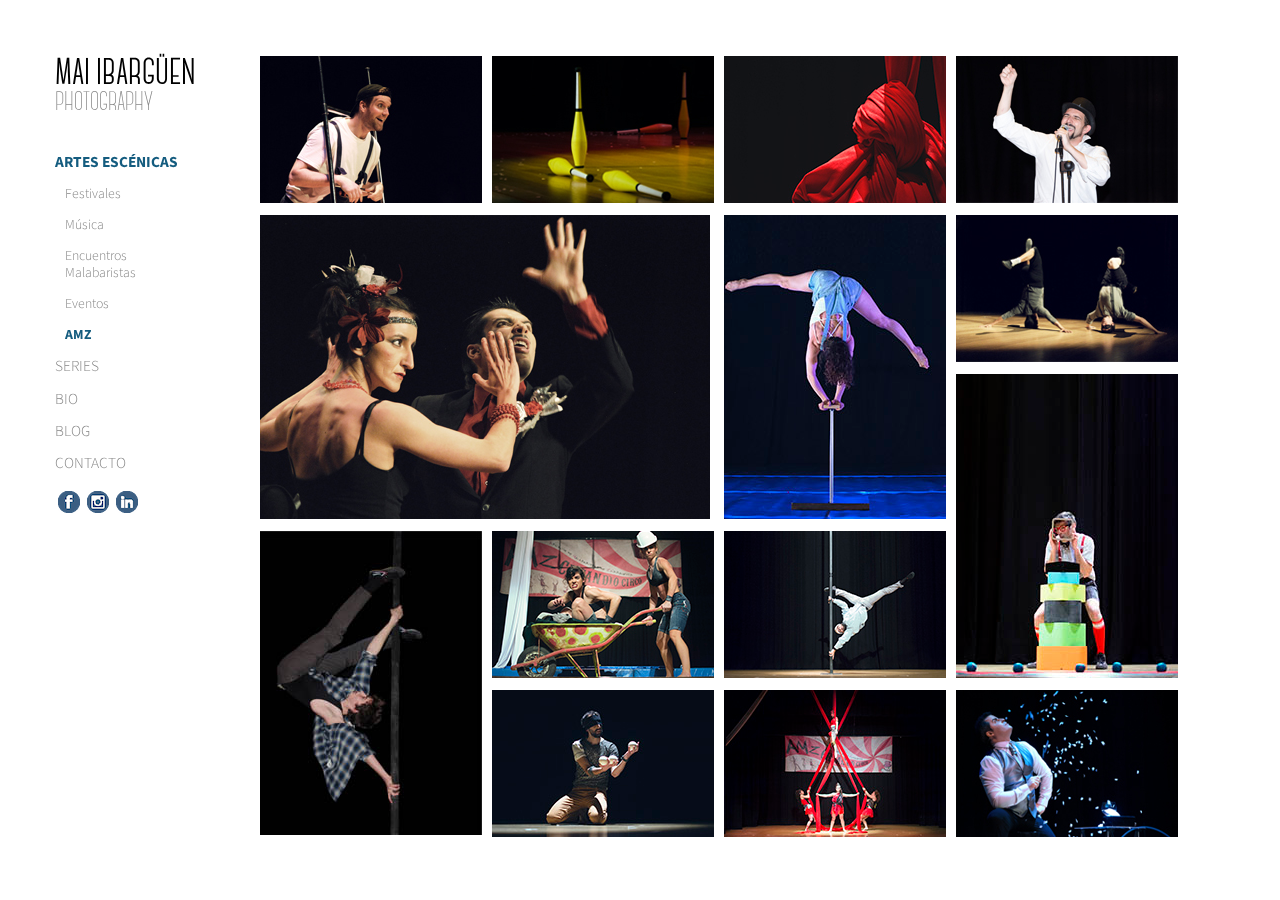
==== commit 8182aac9: "Add blog links" ====
--- a/amz.html
+++ b/amz.html
@@ -101,6 +101,7 @@
                             </li>
                             <!--li><a href="" id="personal_link">PERSONAL</a></li-->
                             <li><a href="bio.html" id="bio_link">BIO</a></li>
+                            <li><a href="blog.html" id="blog_link">BLOG</a></li>
                             <li><a href="contact.html" id="contact_link">CONTACTO</a></li>
                         </ul>
                     </nav>
--- a/css/style.css
+++ b/css/style.css
@@ -894,27 +894,28 @@
 	}
 	
         @font-face {
-            font-family: Biko_Bold;
+            font-family: Canter_Bold;
             font-weight: bold;
-            src: url("../fonts/Biko_Bold.otf") format("opentype");
+            src: url("../fonts/Canter_Bold.otf") format("opentype");
         }
 
         @font-face {
-            font-family: Biko_Light-Restricted;
-            src: url("../fonts/Biko_Light-Restricted.otf") format("opentype");
+            font-family: Canter_Light;
+            src: url("../fonts/Canter_Light.otf") format("opentype");
         }
         
         #home_brand {
-            font-family: 'Biko_Bold', sans-serif;
-            font-size: 19pt;
+            font-family: 'Canter_Bold', sans-serif;
+            font-size: 28pt;
             font-weight: 800;
             color: #000;
         }
         
         #photography {
-            font-family: 'Biko_Light-Restricted', 'Source Sans Pro', sans-serif;
-            font-size: 13pt;
+            font-family: 'Canter_Light', 'Source Sans Pro', sans-serif;
+            font-size: 20pt;
             color: #888;
+            margin-top: 5px;
         }
         
         #home_logo {
@@ -1025,4 +1026,38 @@
         #contact_photo
         {
             margin: 20px 0 0 0;
+        }
+        
+        #blog_entries
+        {
+            font-size: 10pt;
+            text-align:justify;
+            width: 90%;
+            margin: 70px 20px;
+        }
+        
+        .blog_title
+        {
+            position: relative;
+            color: #000;
+            font-weight: 600;
+            font-size: 1em;
+            line-height: 1em;
+            margin: 0 0 10px 0;
+        }
+        
+        #blog_entries a
+        {
+            color: #145c7f;
+        }
+        
+        #blog_entries #blog_read_more
+        {
+            color: #5da7cc;
+        }
+        
+        #blog_entry
+        {
+            vertical-align: middle;
+            margin: 0 0 20px 0;
         }